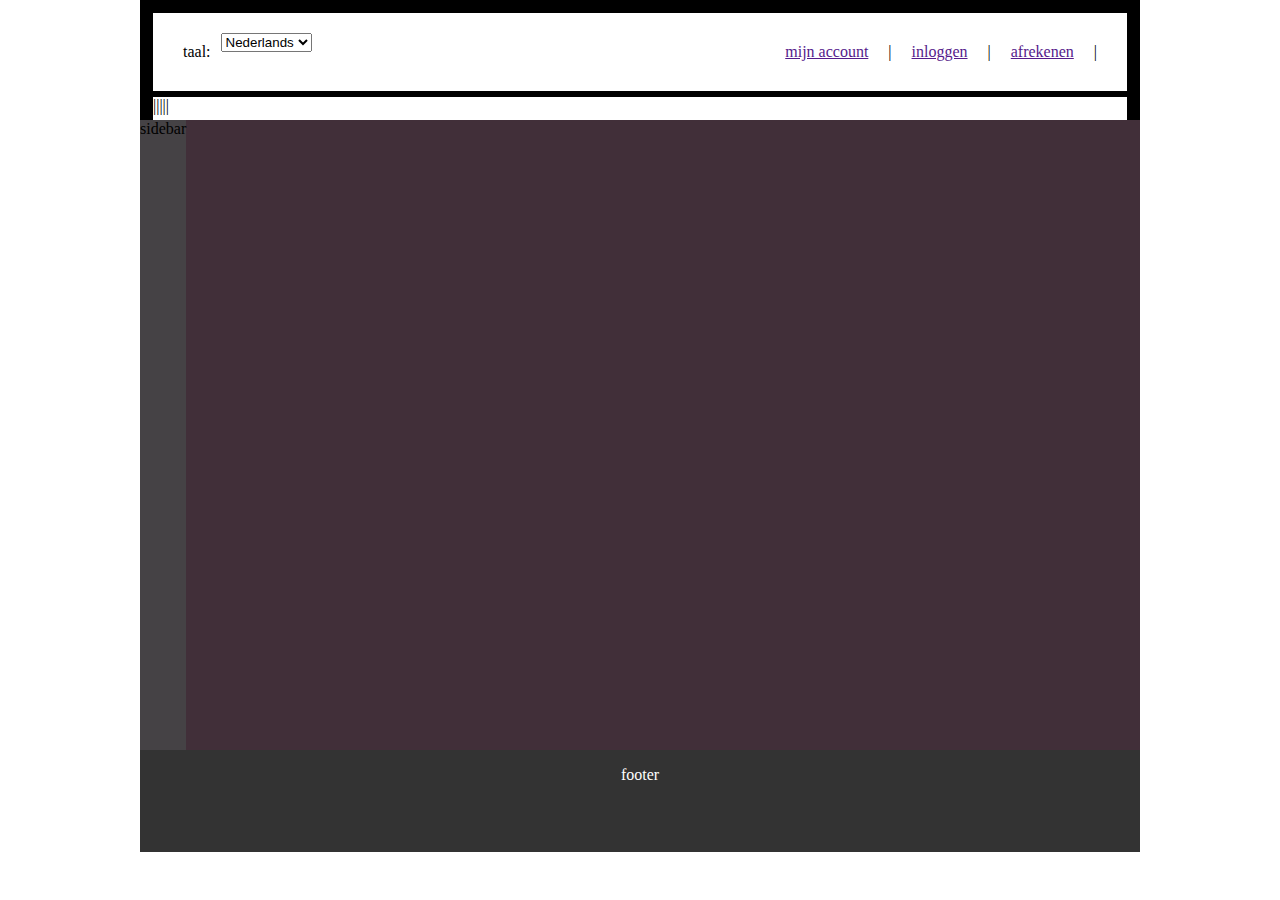
==== index.html @ e18afad4 "new" ====
<!doctype html>
<html class="no-js" lang="">

<head>
  <meta charset="utf-8">
  <meta name="viewport" content="width=device-width, initial-scale=1">
  <title></title>
  <link rel="stylesheet" href="assets/css/style.css">
  <meta name="description" content="">

  <meta property="og:title" content="">
  <meta property="og:type" content="">
  <meta property="og:url" content="">
  <meta property="og:image" content="">
  <meta property="og:image:alt" content="">

  <link rel="icon" href="/favicon.ico" sizes="any">
  <link rel="icon" href="/icon.svg" type="image/svg+xml">
  <link rel="apple-touch-icon" href="icon.png">

  <meta name="theme-color" content="#fafafa">
</head>


<body>

  <div id="container">


    <header>
      <div class="bovenbalk">
        <div class="bovenlinks">
          <div class="bovenlinks">taal:</div>
          <select name="bovelinks" id="cars">
            <option value="volvo">Nederlands</option>
            <option value="saab">Engels</option>
            <option value="opel">Frans</option>
          </select>
        </div>

        <div class="bovenrechts">
          <div class="bovenrechts"><a href=""> mijn account</a></div>
          <div class="bovenrechts">|</div>
          <div class="bovenrechts"><a href=""> inloggen</a></div>
          <div class="bovenrechts">|</div>
          <div class="bovenrechts"><a href="">afrekenen</a></div>
          <div class="bovenrechts">|</div>

        </div>




      </div>


      <div class="onderbalk">|||||</div>


    </header>

    <main>

      <div id="sidebar">sidebar</div>


    </main>


    <footer>footer</footer>


    <script src="assets/js/app.js"></script>


  </div>
  </div>

</body>

</html>
---- assets/css/style.css ----
*{
  padding:0;
  margin:0;
}

body{
  justify-content: center;
  display: flex;
  width: 100%;
}


header
{
  background-color: #000000;
  
  
  padding: 10px;
  height: 100px;

  
  
  
}

.bovenbalk{
background-color: rgb(255, 255, 255);
padding: 10px;
height: 10;
display: flex;
justify-content: space-between;
border-style: solid;
}

.onderbalk{
background-color:  rgb(255, 255, 255);
border-style: solid;
height: 200px;
}

#container{
width: 1000px;


}

main{
  display: flex;
  flex-direction: row;
  
  height: 70vh;
  background-color: rgb(65, 47, 57);
}

footer{
  background-color: #333;
  color: white;
  text-align: center;
  padding: 1em 0;
  height: 70px;
  
  
}

#sidebar{
background-color: rgb(69, 66, 69);

}

.bovenbalk .bovenrechts{
display: flex;
justify-content: flex-end;
padding: 10px;
}

.bovenbalk .bovenlinks{
display: flex;
align-items: flex-start;
padding: 10px;
}
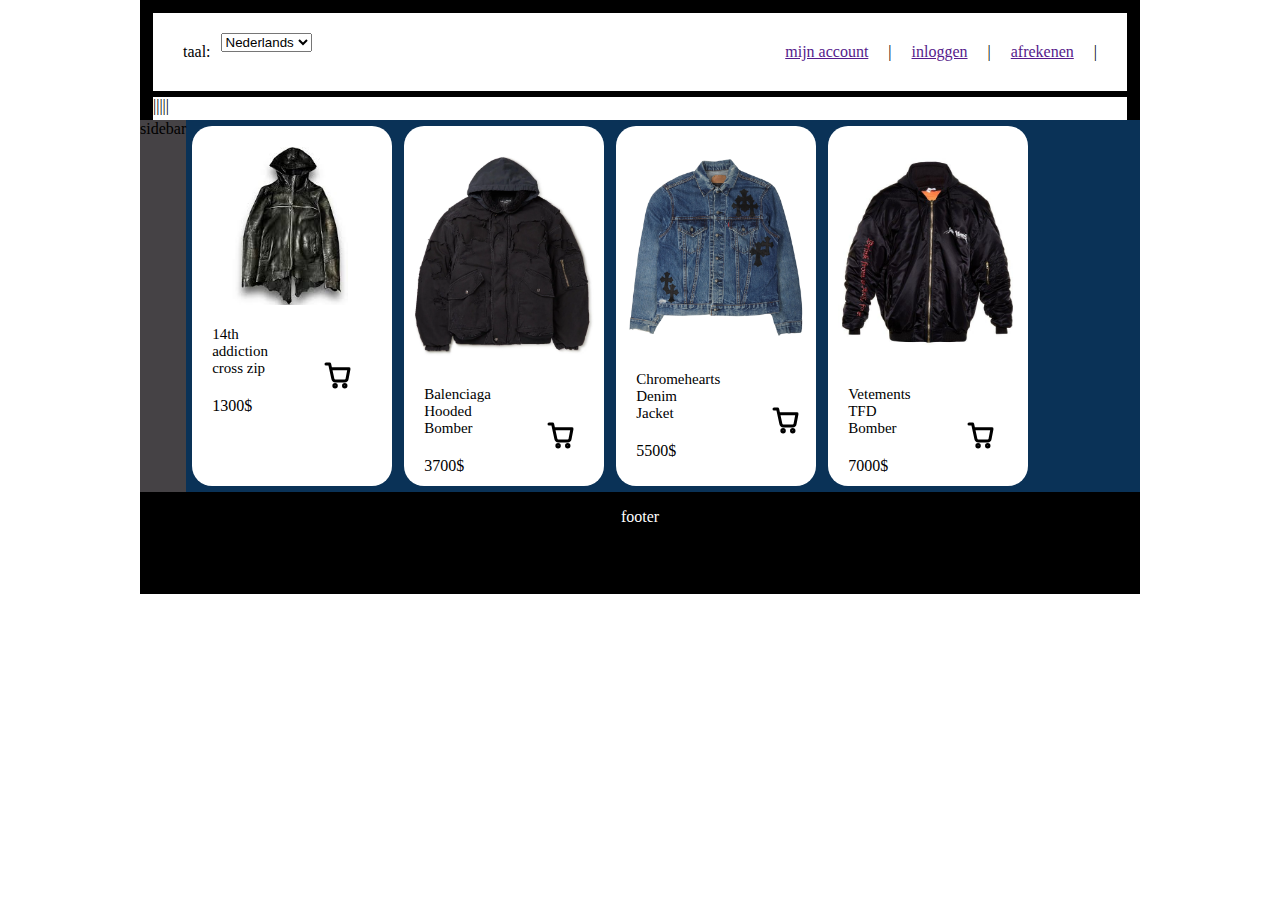
==== commit 641f35b7: "new" ====
--- a/index.html
+++ b/index.html
@@ -62,8 +62,56 @@
     <main>
 
       <div id="sidebar">sidebar</div>
-
-
+      <div class="products">
+        <div class="product">
+          <img src="assets/img/14th.jpeg" alt="product1" class="product1">
+          <div class="onder">
+            <div class="onderlinks">
+              <div class="title">14th addiction cross zip</div>
+              <div class="geld">1300$</div>
+            </div>
+            <div class="onderrechts">
+              <img src="cart.svg" alt="cart" class="cart">
+            </div>
+          </div>
+        </div>
+        <div class="product">
+          <img src="assets/img/balenci.webp" alt="product2" class="product2">
+          <div class="onder">
+            <div class="onderlinks">
+              <div class="title">Balenciaga Hooded Bomber </div>
+              <div class="geld">3700$</div>
+            </div>
+            <div class="onderrechts">
+              <img src="cart.svg" alt="cart" class="cart">
+            </div>
+          </div>
+        </div>
+        <div class="product">
+          <img src="assets/img/chdenim.webp" alt="product3" class="product3">
+          <div class="onder">
+            <div class="onderlinks">
+              <div class="title">Chromehearts Denim Jacket  </div>
+              <div class="geld">5500$</div>
+            </div>
+            <div class="onderrechts">
+              <img src="cart.svg" alt="cart" class="cart">
+            </div>
+          </div>
+        </div>
+        <div class="product">
+          <img src="assets/img/tfdbomber.jpg" alt="product4" class="product4">
+          <div class="onder">
+            <div class="onderlinks">
+              <div class="title">Vetements TFD Bomber  </div>
+              <div class="geld">7000$</div>
+            </div>
+            <div class="onderrechts">
+              <img src="cart.svg" alt="cart" class="cart">
+            </div>
+          </div>
+        </div>
+      </div>
     </main>
 
 
--- a/assets/css/style.css
+++ b/assets/css/style.css
@@ -4,9 +4,11 @@
 }
 
 body{
+  margin: 0;
+  display: flex;
   justify-content: center;
-  display: flex;
-  width: 100%;
+ 
+  
 }
 
 
@@ -48,12 +50,12 @@
   display: flex;
   flex-direction: row;
   
-  height: 70vh;
-  background-color: rgb(65, 47, 57);
+
+  background-color: rgb(10, 50, 87);
 }
 
 footer{
-  background-color: #333;
+  background-color: #000000;
   color: white;
   text-align: center;
   padding: 1em 0;
@@ -78,3 +80,62 @@
 align-items: flex-start;
 padding: 10px;
 }
+
+.product{
+background-color: rgb(255, 255, 255);
+width: 180px;
+border-radius: 20px;
+padding: 10px; 
+display: flex;
+flex-direction: column;
+margin : 6px;
+
+}
+
+.product1{
+background-color: rgb(255, 255, 255);
+border-radius: 20px;
+padding: 5px;
+display: flex;
+flex-direction: column;
+margin: 6px;
+
+}
+
+.onder{
+
+height: 100px;
+display: flex;
+flex-direction: row;
+justify-content: space-between;
+}
+
+
+.onderlinks{
+  
+  width: 100px;
+  height: 100px;
+  }
+
+.onderrechts{
+
+width: 100px;
+height: 50px;
+padding: 45px;
+}
+
+.title{
+padding: 10px;
+font-size: 15px;
+
+}
+
+.geld{
+padding: 10px;
+
+}
+
+.products{
+display: flex;
+flex-direction: row;
+}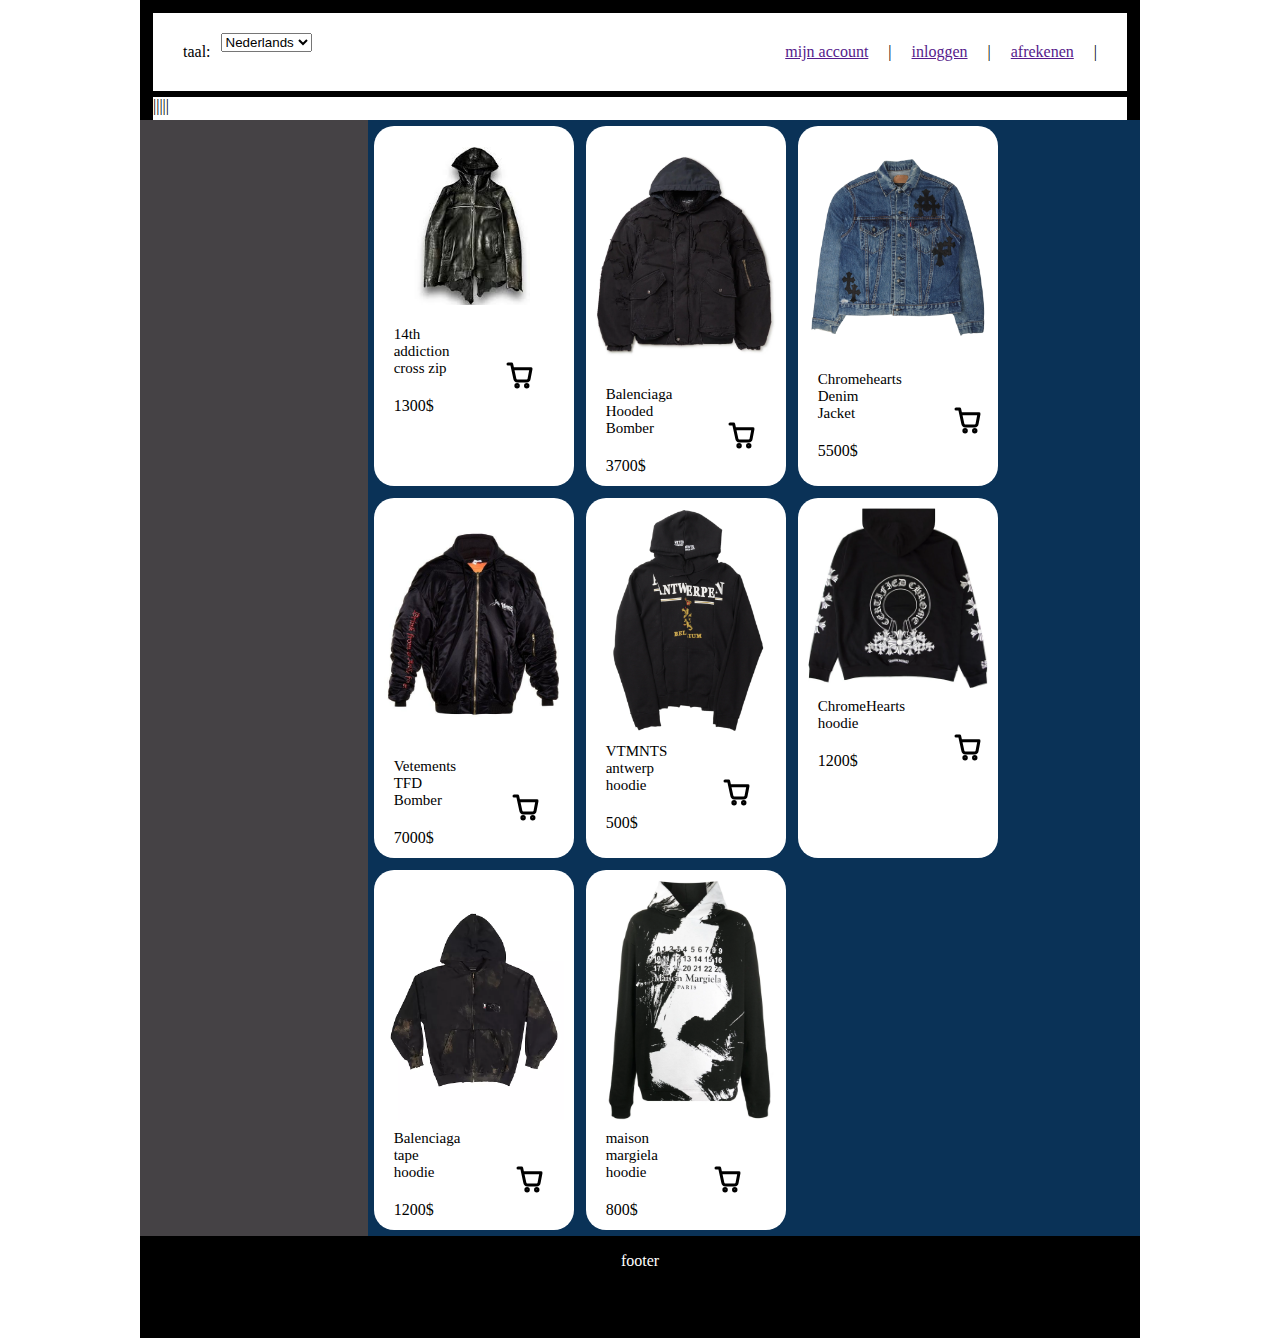
==== commit 6acc4947: "new" ====
--- a/index.html
+++ b/index.html
@@ -61,7 +61,8 @@
 
     <main>
 
-      <div id="sidebar">sidebar</div>
+      <div id="sidebar"></div>
+
       <div class="products">
         <div class="product">
           <img src="assets/img/14th.jpeg" alt="product1" class="product1">
@@ -91,7 +92,7 @@
           <img src="assets/img/chdenim.webp" alt="product3" class="product3">
           <div class="onder">
             <div class="onderlinks">
-              <div class="title">Chromehearts Denim Jacket  </div>
+              <div class="title">Chromehearts Denim Jacket </div>
               <div class="geld">5500$</div>
             </div>
             <div class="onderrechts">
@@ -103,8 +104,56 @@
           <img src="assets/img/tfdbomber.jpg" alt="product4" class="product4">
           <div class="onder">
             <div class="onderlinks">
-              <div class="title">Vetements TFD Bomber  </div>
+              <div class="title">Vetements TFD Bomber </div>
               <div class="geld">7000$</div>
+            </div>
+            <div class="onderrechts">
+              <img src="cart.svg" alt="cart" class="cart">
+            </div>
+          </div>
+        </div>
+        <div class="product">
+          <img src="assets/img/antwerp.webp" alt="product5" class="product5">
+          <div class="onder">
+            <div class="onderlinks">
+              <div class="title">VTMNTS antwerp hoodie </div>
+              <div class="geld">500$</div>
+            </div>
+            <div class="onderrechts">
+              <img src="cart.svg" alt="cart" class="cart">
+            </div>
+          </div>
+        </div>
+        <div class="product">
+          <img src="assets/img/Chrome-Hearts-x-Drake-Certified-Lover-Boy-Hoodie-Black-Miami-Exclusive (1).webp" alt="product6" class="product6">
+          <div class="onder">
+            <div class="onderlinks">
+              <div class="title">ChromeHearts hoodie </div>
+              <div class="geld">1200$</div>
+            </div>
+            <div class="onderrechts">
+              <img src="cart.svg" alt="cart" class="cart">
+            </div>
+          </div>
+        </div>
+        <div class="product">
+          <img src="assets/img/0400018227223_BLACKWHITERED.webp" alt="product7" class="product7">
+          <div class="onder">
+            <div class="onderlinks">
+              <div class="title">Balenciaga tape hoodie </div>
+              <div class="geld">1200$</div>
+            </div>
+            <div class="onderrechts">
+              <img src="cart.svg" alt="cart" class="cart">
+            </div>
+          </div>
+        </div>
+        <div class="product">
+          <img src="assets/img/maison-margiela-paint-effect-hoodie_15792670_29035173_2048.webp" alt="product8" class="product8">
+          <div class="onder">
+            <div class="onderlinks">
+              <div class="title">maison margiela hoodie </div>
+              <div class="geld">800$</div>
             </div>
             <div class="onderrechts">
               <img src="cart.svg" alt="cart" class="cart">
--- a/assets/css/style.css
+++ b/assets/css/style.css
@@ -138,4 +138,11 @@
 .products{
 display: flex;
 flex-direction: row;
+flex-wrap: wrap;
+}
+
+#sidebar{
+
+width: 500px;
+
 }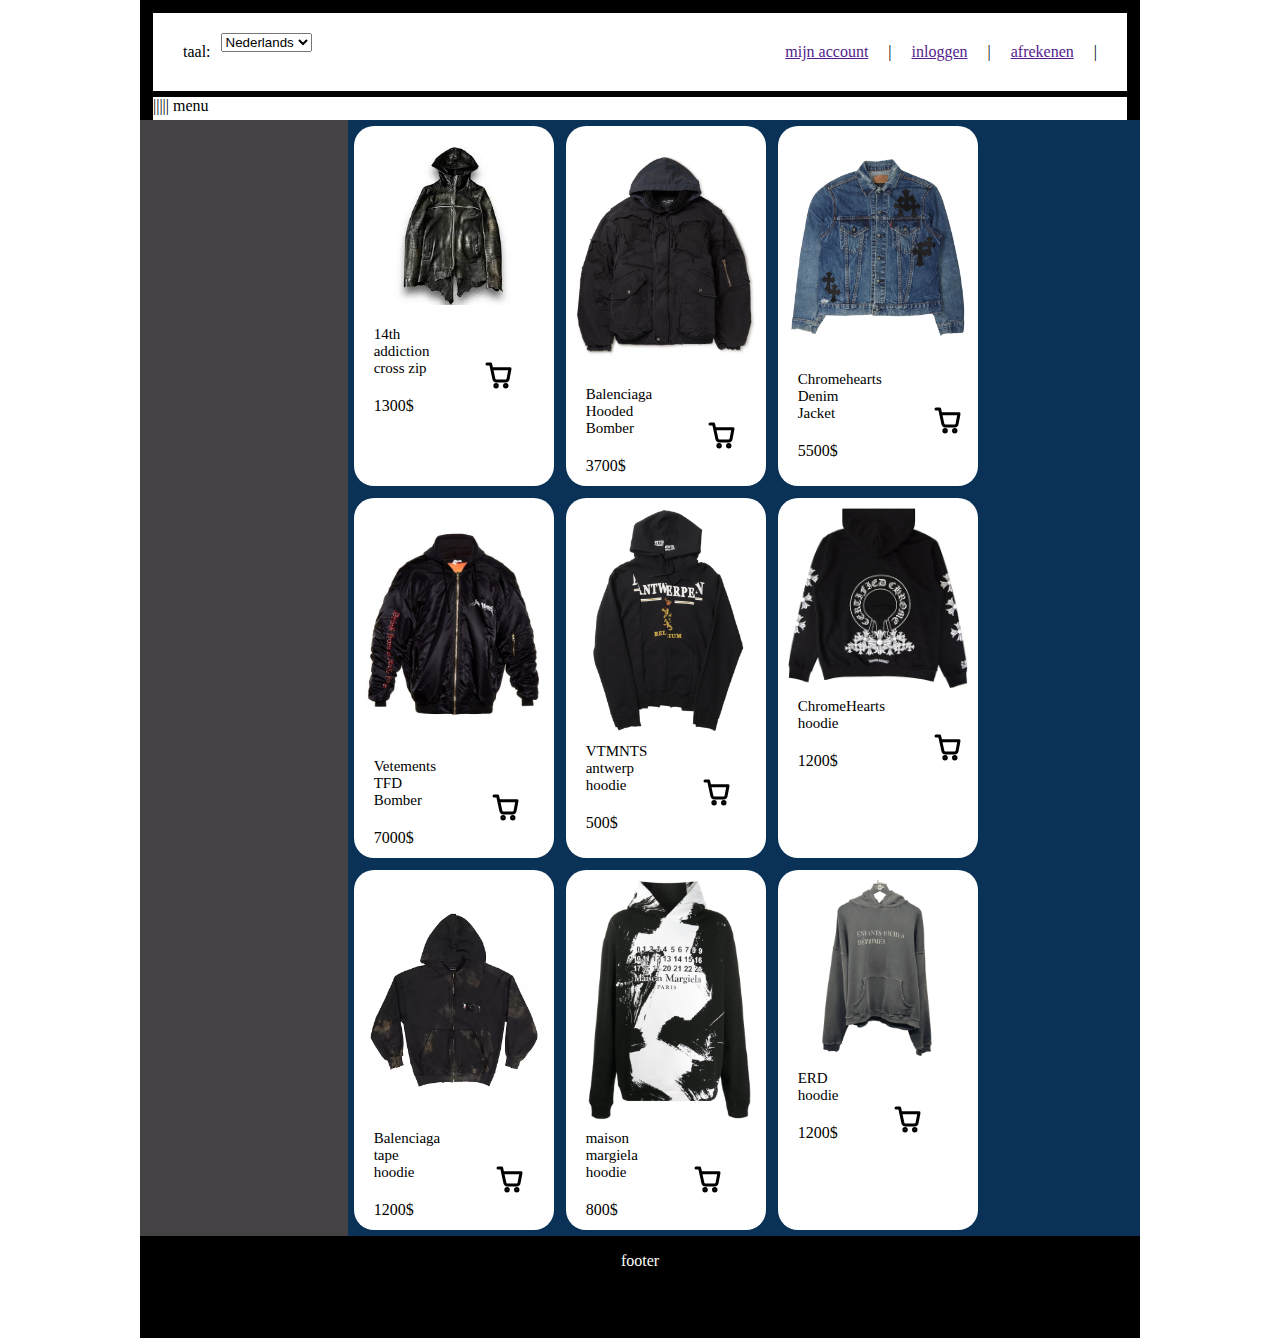
==== commit d584bd8f: "new" ====
--- a/index.html
+++ b/index.html
@@ -54,7 +54,7 @@
       </div>
 
 
-      <div class="onderbalk">|||||</div>
+      <div class="onderbalk">||||| menu </div>
 
 
     </header>
@@ -160,6 +160,18 @@
             </div>
           </div>
         </div>
+        <div class="product">
+          <img src="assets/img/erd.webp" alt="product8" class="product9">
+          <div class="onder">
+            <div class="onderlinks">
+              <div class="title"> ERD hoodie </div>
+              <div class="geld">1200$</div>
+            </div>
+            <div class="onderrechts">
+              <img src="cart.svg" alt="cart" class="cart">
+            </div>
+          </div>
+        </div>
       </div>
     </main>
 
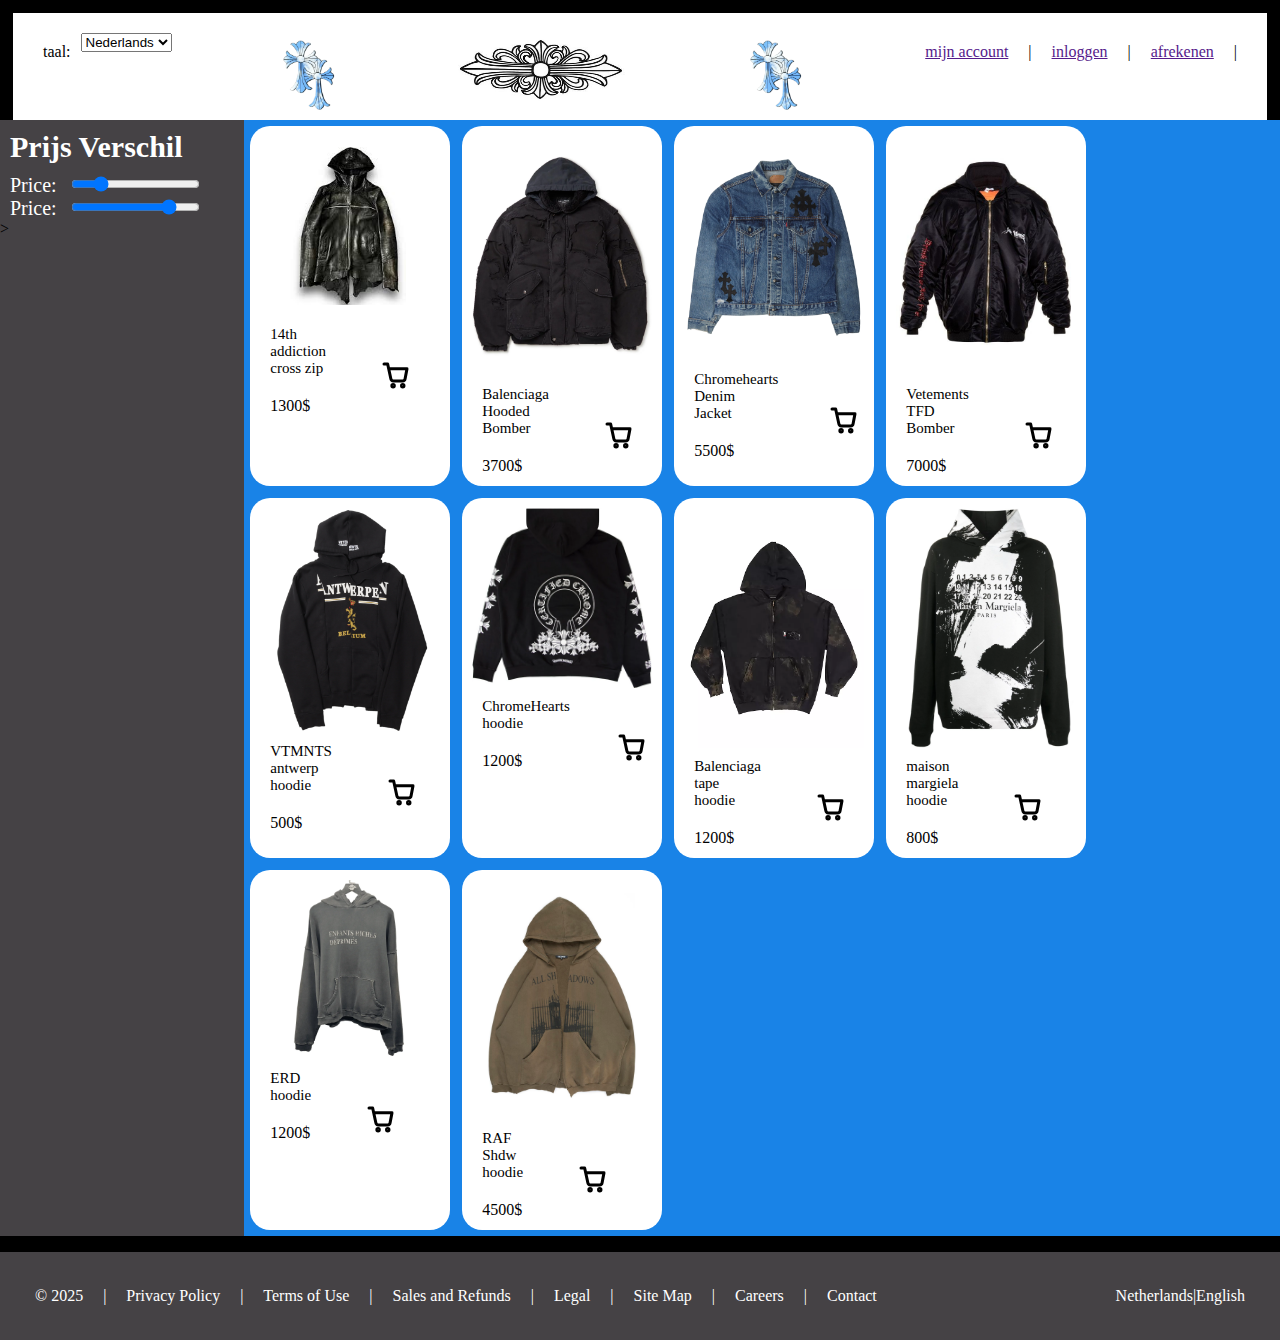
==== commit 83f54d11: "newnew" ====
--- a/index.html
+++ b/index.html
@@ -29,6 +29,8 @@
 
     <header>
       <div class="bovenbalk">
+        
+
         <div class="bovenlinks">
           <div class="bovenlinks">taal:</div>
           <select name="bovelinks" id="cars">
@@ -38,6 +40,11 @@
           </select>
         </div>
 
+        <img src="assets/img/86BDE991-4542-4121-9794-9B7F56A18DDD.webp" alt="logo2" class="logo2">
+        <img src="assets/img/mark.jpeg" alt="logo1" class="logo1">
+        <img src="assets/img/86BDE991-4542-4121-9794-9B7F56A18DDD.webp" alt="logo2" class="logo2">
+
+
         <div class="bovenrechts">
           <div class="bovenrechts"><a href=""> mijn account</a></div>
           <div class="bovenrechts">|</div>
@@ -54,14 +61,43 @@
       </div>
 
 
-      <div class="onderbalk">||||| menu </div>
+      <div class="onderbalk">
+
+
+        
+      </div>
 
 
     </header>
 
     <main>
 
-      <div id="sidebar"></div>
+      <div id="sidebar">
+        <div data-role="page">
+          <div data-role="header">
+            <h1>Prijs Verschil</h1>
+          </div>
+        
+          <div data-role="main" class="ui-content">
+            <form method="post" action="/action_page_post.php">
+              <div data-role="rangeslider">
+                <label for="price-min">Price:</label>
+                <input type="range" name="price-min" id="price-min" value="200" min="0" max="1000">
+                <label for="price-max">Price:</label>
+                <input type="range" name="price-max" id="price-max" value="800" min="0" max="1000">
+              </div>
+                
+              >
+          </div>
+        </div> 
+
+
+
+
+
+
+
+      </div>
 
       <div class="products">
         <div class="product">
@@ -161,7 +197,7 @@
           </div>
         </div>
         <div class="product">
-          <img src="assets/img/erd.webp" alt="product8" class="product9">
+          <img src="assets/img/erd.webp" alt="product9" class="product9">
           <div class="onder">
             <div class="onderlinks">
               <div class="title"> ERD hoodie </div>
@@ -172,11 +208,55 @@
             </div>
           </div>
         </div>
+        <div class="product">
+          <img src="assets/img/rafsimonsaw2005allshadowshoodie1.jpg" alt="product10" class="product10">
+          <div class="onder">
+            <div class="onderlinks">
+              <div class="title"> RAF Shdw hoodie </div>
+              <div class="geld">4500$</div>
+            </div>
+            <div class="onderrechts">
+              <img src="cart.svg" alt="cart" class="cart">
+            </div>
+          </div>
+        </div>
       </div>
     </main>
 
 
-    <footer>footer</footer>
+    <footer>
+     <div class="footer1">
+      <div class="footerlinks">
+        <div class="footerlinks">© 2025</div>
+        <div class="footerlinks">|</div>
+        <div class="footerlinks">Privacy Policy</div>
+        <div class="footerlinks">|</div>
+        <div class="footerlinks">Terms of Use</div>
+        <div class="footerlinks">|</div>
+        <div class="footerlinks">Sales and Refunds</div>
+        <div class="footerlinks">|</div>
+        <div class="footerlinks">Legal</div>
+        <div class="footerlinks">|</div>
+        <div class="footerlinks">Site Map</div>
+        <div class="footerlinks">|</div>
+        <div class="footerlinks">Careers</div>
+        <div class="footerlinks">|</div>
+        <div class="footerlinks">Contact</div>
+      </div>
+      <div class="footerrechts">
+        <div class="footerrechts">Netherlands</div>
+        <div class="footerrechts">|</div>
+        <div class="footerrechts">English</div>
+      </div>
+
+     
+    
+    
+    
+    </div>
+
+
+    </footer>
 
 
     <script src="assets/js/app.js"></script>
--- a/assets/css/style.css
+++ b/assets/css/style.css
@@ -1,148 +1,196 @@
-*{
-  padding:0;
-  margin:0;
+* {
+  padding: 0;
+  margin: 0;
 }
 
-body{
+body {
   margin: 0;
   display: flex;
   justify-content: center;
- 
-  
-}
-
-
-header
-{
-  background-color: #000000;
-  
-  
-  padding: 10px;
-  height: 100px;
-
-  
-  
-  
-}
-
-.bovenbalk{
-background-color: rgb(255, 255, 255);
-padding: 10px;
-height: 10;
-display: flex;
-justify-content: space-between;
-border-style: solid;
-}
-
-.onderbalk{
-background-color:  rgb(255, 255, 255);
-border-style: solid;
-height: 200px;
-}
-
-#container{
-width: 1000px;
 
 
 }
 
-main{
+
+header {
+  background-color: #000000;
+
+
+  padding: 10px;
+  height: 100px;
+
+
+
+
+}
+
+.bovenbalk {
+  background-color: rgb(255, 255, 255);
+  padding: 10px;
+  height: 10;
+  display: flex;
+  justify-content: space-between;
+  border-style: solid;
+}
+
+.onderbalk {
+  background-color: rgb(255, 255, 255);
+  border-style: solid;
+  height: 200px;
+}
+
+#container {
+  width: 100000px;
+   
+
+}
+
+main {
   display: flex;
   flex-direction: row;
-  
 
-  background-color: rgb(10, 50, 87);
+
+  background-color: rgb(25, 131, 231);
 }
 
-footer{
+footer {
   background-color: #000000;
   color: white;
   text-align: center;
   padding: 1em 0;
   height: 70px;
-  
+
+
+}
+
+#sidebar {
+  background-color: rgb(69, 66, 69);
+
+}
+
+.bovenbalk .bovenrechts {
+  display: flex;
+  justify-content: flex-end;
+  padding: 10px;
+}
+
+.bovenbalk .bovenlinks {
+  display: flex;
+  align-items: flex-start;
+  padding: 10px;
+}
+
+.product {
+  background-color: rgb(255, 255, 255);
+  width: 180px;
+  border-radius: 20px;
+  padding: 10px;
+  display: flex;
+  flex-direction: column;
+  margin: 6px;
+
+}
+
+.product1 {
+  background-color: rgb(255, 255, 255);
+  border-radius: 20px;
+  padding: 5px;
+  display: flex;
+  flex-direction: column;
+  margin: 6px;
+
+}
+
+.onder {
+
+  height: 100px;
+  display: flex;
+  flex-direction: row;
+  justify-content: space-between;
+}
+
+
+.onderlinks {
+
+  width: 100px;
+  height: 100px;
+}
+
+.onderrechts {
+
+  width: 100px;
+  height: 50px;
+  padding: 45px;
+}
+
+.title {
+  padding: 10px;
+  font-size: 15px;
+
+}
+
+.geld {
+  padding: 10px;
+
+}
+
+.products {
+  display: flex;
+  flex-direction: row;
+  flex-wrap: wrap;
+  font-family: 79;
+}
+
+#sidebar {
+
+  width: 500px;
+
+}
+
+
+.footer1 {
+
+  background-color: rgb(69, 66, 69);
+  padding: 35px;
+  height: 10;
+  display: flex;
+  justify-content: space-between;
+}
+
+h1 {
+  color: white;
+  font-size: 30px;
+  padding: 10px;
+}
+
+label {
+  color: white;
+  font-size: 20px;
+  padding: 10px;
+}
+
+.footerlinks {
+  display: flex;
+  flex-direction: row;
+  justify-content: space-evenly;
+  gap: 20px;
+}
+
+.footerrechts {
+  display: flex;
+  flex-direction: row;
+  flex-wrap: wrap;
   
 }
 
-#sidebar{
-background-color: rgb(69, 66, 69);
-
+.logo1{
+ width: 210px;
+  height: 97px;
+  
 }
 
-.bovenbalk .bovenrechts{
-display: flex;
-justify-content: flex-end;
-padding: 10px;
-}
-
-.bovenbalk .bovenlinks{
-display: flex;
-align-items: flex-start;
-padding: 10px;
-}
-
-.product{
-background-color: rgb(255, 255, 255);
-width: 180px;
-border-radius: 20px;
-padding: 10px; 
-display: flex;
-flex-direction: column;
-margin : 6px;
-
-}
-
-.product1{
-background-color: rgb(255, 255, 255);
-border-radius: 20px;
-padding: 5px;
-display: flex;
-flex-direction: column;
-margin: 6px;
-
-}
-
-.onder{
-
-height: 100px;
-display: flex;
-flex-direction: row;
-justify-content: space-between;
-}
-
-
-.onderlinks{
-  
-  width: 100px;
-  height: 100px;
-  }
-
-.onderrechts{
-
-width: 100px;
-height: 50px;
-padding: 45px;
-}
-
-.title{
-padding: 10px;
-font-size: 15px;
-
-}
-
-.geld{
-padding: 10px;
-
-}
-
-.products{
-display: flex;
-flex-direction: row;
-flex-wrap: wrap;
-}
-
-#sidebar{
-
-width: 500px;
-
+.logo2{
+ width: 109,6px;
+  height: 97px;
+  ;
 }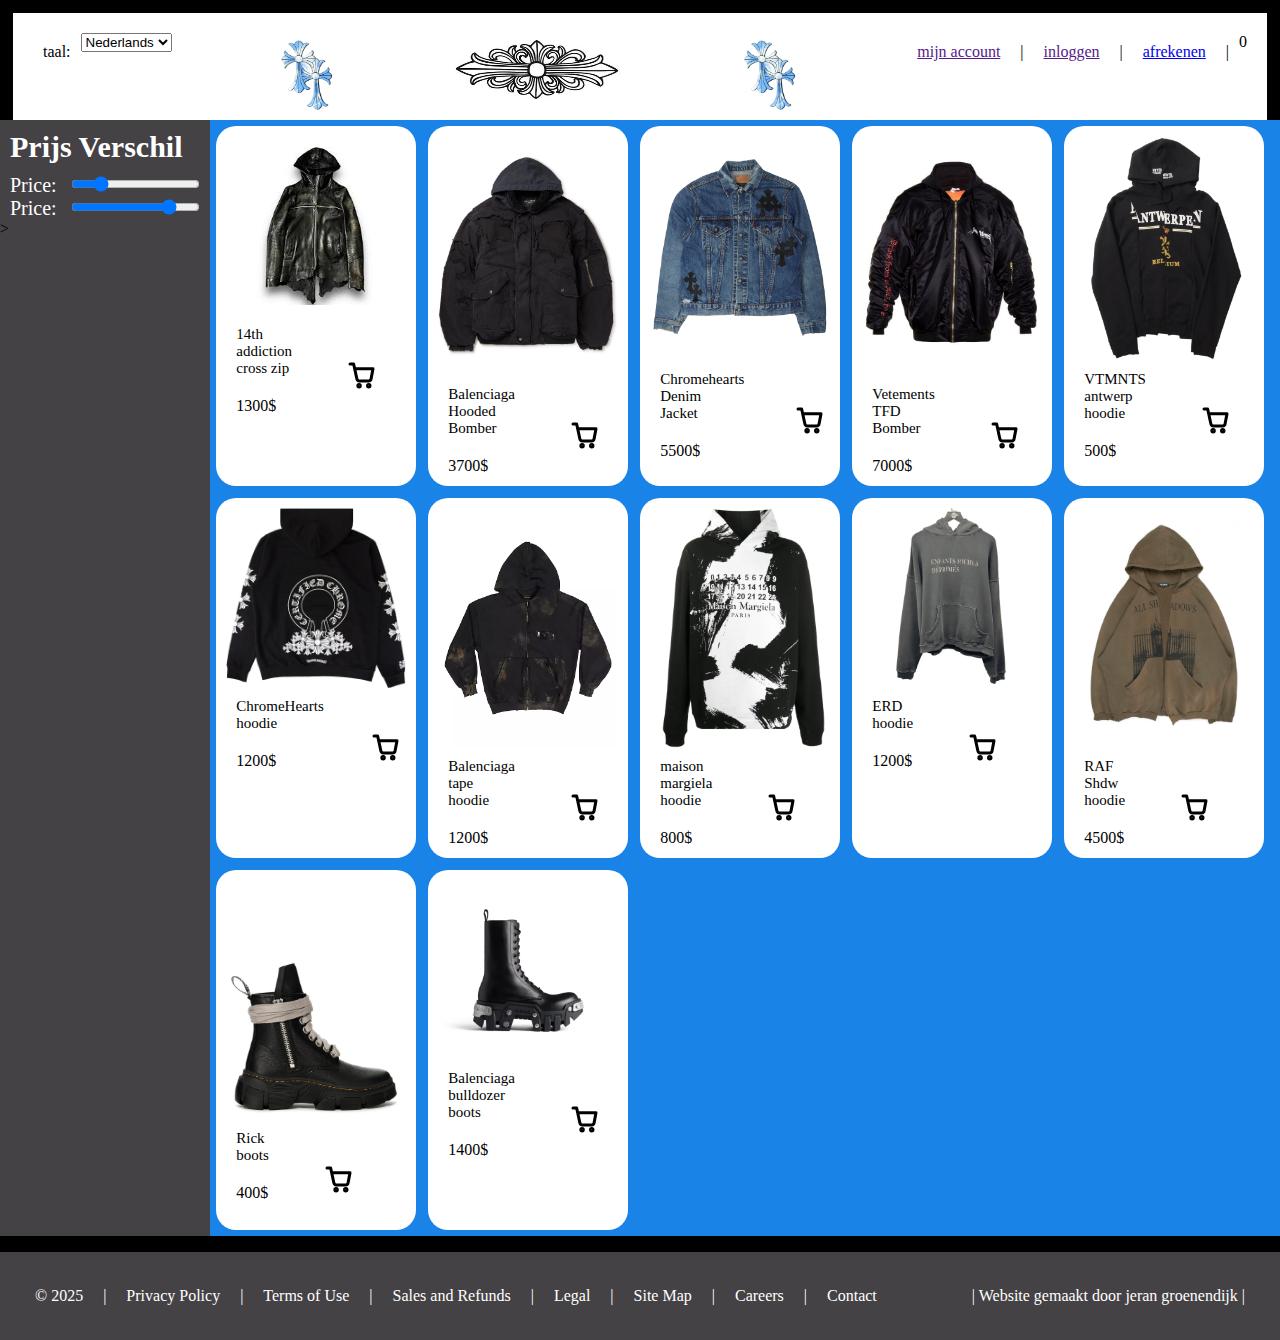
==== commit 53238578: "thenewnew" ====
--- a/index.html
+++ b/index.html
@@ -50,8 +50,10 @@
           <div class="bovenrechts">|</div>
           <div class="bovenrechts"><a href=""> inloggen</a></div>
           <div class="bovenrechts">|</div>
-          <div class="bovenrechts"><a href="">afrekenen</a></div>
+          <div class="bovenrechts"><a href="index2.html">afrekenen</a></div>
           <div class="bovenrechts">|</div>
+          <div id="winkelmandItems">0</div>
+
 
         </div>
 
@@ -108,7 +110,7 @@
               <div class="geld">1300$</div>
             </div>
             <div class="onderrechts">
-              <img src="cart.svg" alt="cart" class="cart">
+              <img src="cart.svg" onclick="winkelWagenAdd()" alt="cart" class="cart">
             </div>
           </div>
         </div>
@@ -120,7 +122,7 @@
               <div class="geld">3700$</div>
             </div>
             <div class="onderrechts">
-              <img src="cart.svg" alt="cart" class="cart">
+              <img src="cart.svg" onclick="winkelWagenAdd()" alt="cart" class="cart">
             </div>
           </div>
         </div>
@@ -132,7 +134,7 @@
               <div class="geld">5500$</div>
             </div>
             <div class="onderrechts">
-              <img src="cart.svg" alt="cart" class="cart">
+              <img src="cart.svg" onclick="winkelWagenAdd()" alt="cart" class="cart">
             </div>
           </div>
         </div>
@@ -144,7 +146,7 @@
               <div class="geld">7000$</div>
             </div>
             <div class="onderrechts">
-              <img src="cart.svg" alt="cart" class="cart">
+              <img src="cart.svg" onclick="winkelWagenAdd()" alt="cart" class="cart">
             </div>
           </div>
         </div>
@@ -156,7 +158,7 @@
               <div class="geld">500$</div>
             </div>
             <div class="onderrechts">
-              <img src="cart.svg" alt="cart" class="cart">
+              <img src="cart.svg" onclick="winkelWagenAdd()" alt="cart" class="cart">
             </div>
           </div>
         </div>
@@ -168,7 +170,7 @@
               <div class="geld">1200$</div>
             </div>
             <div class="onderrechts">
-              <img src="cart.svg" alt="cart" class="cart">
+              <img src="cart.svg" onclick="winkelWagenAdd()" alt="cart" class="cart">
             </div>
           </div>
         </div>
@@ -180,7 +182,7 @@
               <div class="geld">1200$</div>
             </div>
             <div class="onderrechts">
-              <img src="cart.svg" alt="cart" class="cart">
+              <img src="cart.svg" onclick="winkelWagenAdd()" alt="cart" class="cart">
             </div>
           </div>
         </div>
@@ -192,7 +194,7 @@
               <div class="geld">800$</div>
             </div>
             <div class="onderrechts">
-              <img src="cart.svg" alt="cart" class="cart">
+              <img src="cart.svg" onclick="winkelWagenAdd()" alt="cart" class="cart">
             </div>
           </div>
         </div>
@@ -204,7 +206,7 @@
               <div class="geld">1200$</div>
             </div>
             <div class="onderrechts">
-              <img src="cart.svg" alt="cart" class="cart">
+              <img src="cart.svg" onclick="winkelWagenAdd()" alt="cart" class="cart">
             </div>
           </div>
         </div>
@@ -216,10 +218,35 @@
               <div class="geld">4500$</div>
             </div>
             <div class="onderrechts">
-              <img src="cart.svg" alt="cart" class="cart">
-            </div>
-          </div>
-        </div>
+              <img src="cart.svg" onclick="winkelWagenAdd()" alt="cart" class="cart">
+            </div>
+          </div>
+        </div>
+        <div class="product">
+          <img src="assets/img/DM01D78105001_09_01.jpg" alt="product11" class="product11">
+          <div class="onder">
+            <div class="onderlinks">
+              <div class="title">Rick boots </div>
+              <div class="geld">400$</div>
+            </div>
+            <div class="onderrechts">
+              <img src="cart.svg" onclick="winkelWagenAdd()" alt="cart" class="cart">
+            </div>
+          </div>
+        </div>
+        <div class="product">
+          <img src="assets/img/Medium-672502WBCQ11081_F.avif" alt="product12" class="product12">
+          <div class="onder">
+            <div class="onderlinks">
+              <div class="title">Balenciaga bulldozer boots </div>
+              <div class="geld">1400$</div>
+            </div>
+            <div class="onderrechts">
+              <img src="cart.svg" onclick="winkelWagenAdd()" alt="cart" class="cart">
+            </div>
+          </div>
+        </div>
+       
       </div>
     </main>
 
@@ -244,9 +271,8 @@
         <div class="footerlinks">Contact</div>
       </div>
       <div class="footerrechts">
-        <div class="footerrechts">Netherlands</div>
-        <div class="footerrechts">|</div>
-        <div class="footerrechts">English</div>
+       
+        <div class="footerrechts">| Website gemaakt door jeran groenendijk |</div>
       </div>
 
      
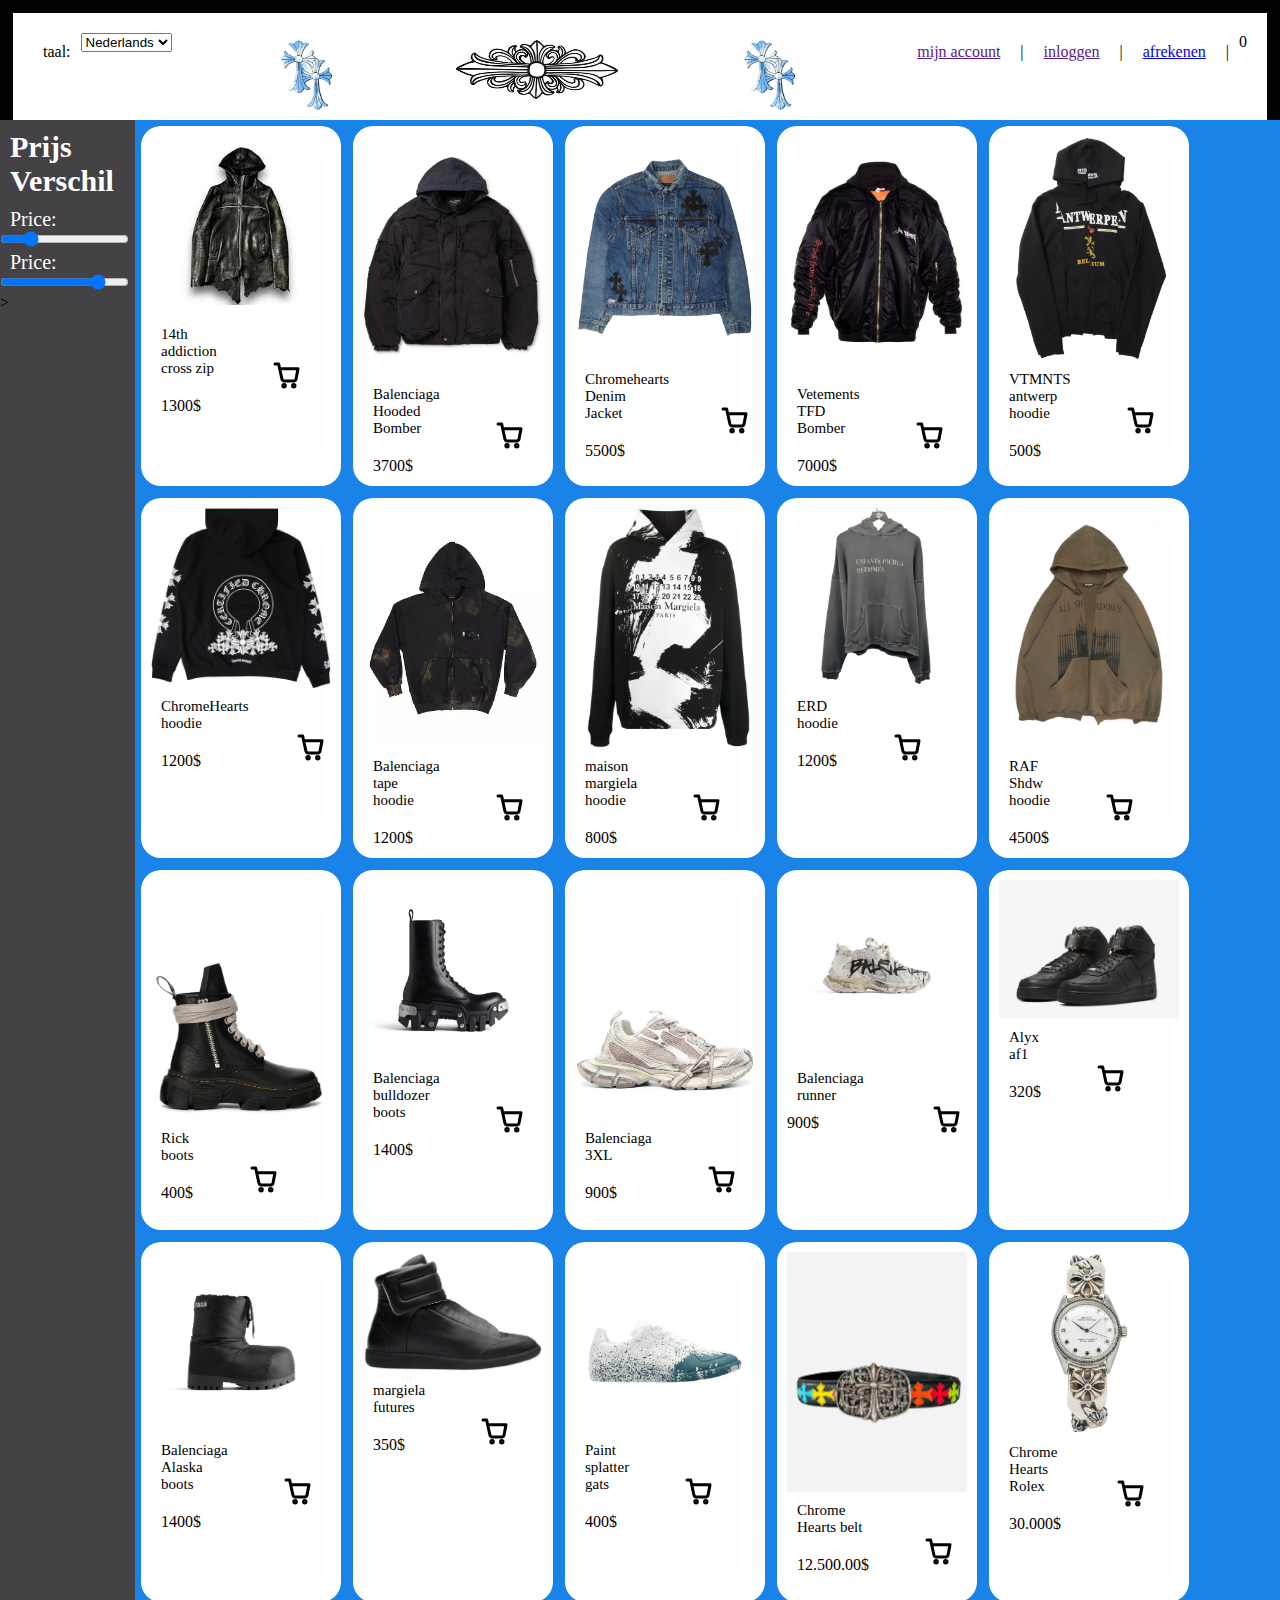
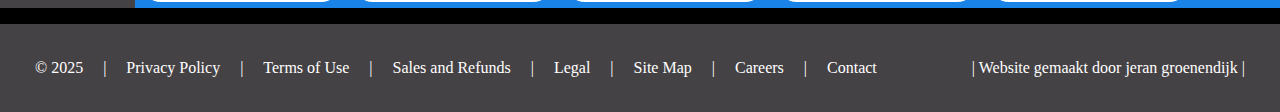
==== commit 3174c247: "new5" ====
--- a/index.html
+++ b/index.html
@@ -246,7 +246,103 @@
             </div>
           </div>
         </div>
-       
+        <div class="product">
+          <img src="assets/img/19310350_54360349_600.jpg" alt="product13" class="product13">
+          <div class="onder">
+            <div class="onderlinks">
+              <div class="title"> Balenciaga 3XL </div>
+              <div class="geld">900$</div>
+            </div>
+            <div class="onderrechts">
+              <img src="cart.svg" onclick="winkelWagenAdd()" alt="cart" class="cart">
+            </div>
+          </div>
+        </div>
+        <div class="product">
+          <img src="assets/img/Large-772774W3RBQ9010_F.avif" alt="product14" class="product14">
+          <div class="onder">
+            <div class="onderlinks">
+              <div class="title"> Balenciaga runner </div>
+              <div class="geld1">900$</div>
+            </div>
+            <div class="onderrechts">
+              <img src="cart.svg" onclick="winkelWagenAdd()" alt="cart" class="cart">
+            </div>
+          </div>
+        </div>
+        <div class="product">
+          <img src="assets/img/nike-air-froce-1-high-x-alyx-unisexsneakers-zwart-02.jpg" alt="product15" class="product15">
+          <div class="onder">
+            <div class="onderlinks">
+              <div class="title"> Alyx af1 </div>
+              <div class="geld">320$</div>
+            </div>
+            <div class="onderrechts">
+              <img src="cart.svg" onclick="winkelWagenAdd()" alt="cart" class="cart">
+            </div>
+          </div>
+        </div>
+        <div class="product">
+          <img src="assets/img/eCom-780561W4SA11000_F.avif" alt="product16" class="product16">
+          <div class="onder">
+            <div class="onderlinks">
+              <div class="title"> Balenciaga Alaska boots </div>
+              <div class="geld">1400$</div>
+            </div>
+            <div class="onderrechts">
+              <img src="cart.svg" onclick="winkelWagenAdd()" alt="cart" class="cart">
+            </div>
+          </div>
+        </div>
+        <div class="product">
+          <img src="assets/img/S57WS0095_SX8966_900.png.webp" alt="product17" class="product17">
+          <div class="onder">
+            <div class="onderlinks">
+              <div class="title"> margiela futures </div>
+              <div class="geld">350$</div>
+            </div>
+            <div class="onderrechts">
+              <img src="cart.svg" onclick="winkelWagenAdd()" alt="cart" class="cart">
+            </div>
+          </div>
+        </div>
+        <div class="product">
+          <img src="assets/img/maison-margiela-replica-paint-splatter-white-oil-blue-s37ws0568p4711h9393_1.jpg" alt="product18" class="product18">
+          <div class="onder">
+            <div class="onderlinks">
+              <div class="title"> Paint splatter gats </div>
+              <div class="geld">400$</div>
+            </div>
+            <div class="onderrechts">
+              <img src="cart.svg" onclick="winkelWagenAdd()" alt="cart" class="cart">
+            </div>
+          </div>
+        </div>
+        <div class="product">
+          <img src="assets/img/PhotoJun282024_125642PM.webp" alt="product19" class="product19">
+          <div class="onder">
+            <div class="onderlinks">
+              <div class="title"> Chrome Hearts belt </div>
+              <div class="geld">12.500.00$</div>
+            </div>
+            <div class="onderrechts">
+              <img src="cart.svg" onclick="winkelWagenAdd()" alt="cart" class="cart">
+            </div>
+          </div>
+        </div>
+        <div class="product">
+          <img src="assets/img/roley.jpg" alt="product20" class="product20">
+          <div class="onder">
+            <div class="onderlinks">
+              <div class="title"> Chrome Hearts Rolex </div>
+              <div class="geld">30.000$</div>
+            </div>
+            <div class="onderrechts">
+              <img src="cart.svg" onclick="winkelWagenAdd()" alt="cart" class="cart">
+            </div>
+          </div>
+        </div>
+        
       </div>
     </main>
 
--- a/assets/css/style.css
+++ b/assets/css/style.css
@@ -193,4 +193,8 @@
  width: 109,6px;
   height: 97px;
   ;
+}
+
+.geld1 {
+  width: 100px;
 }